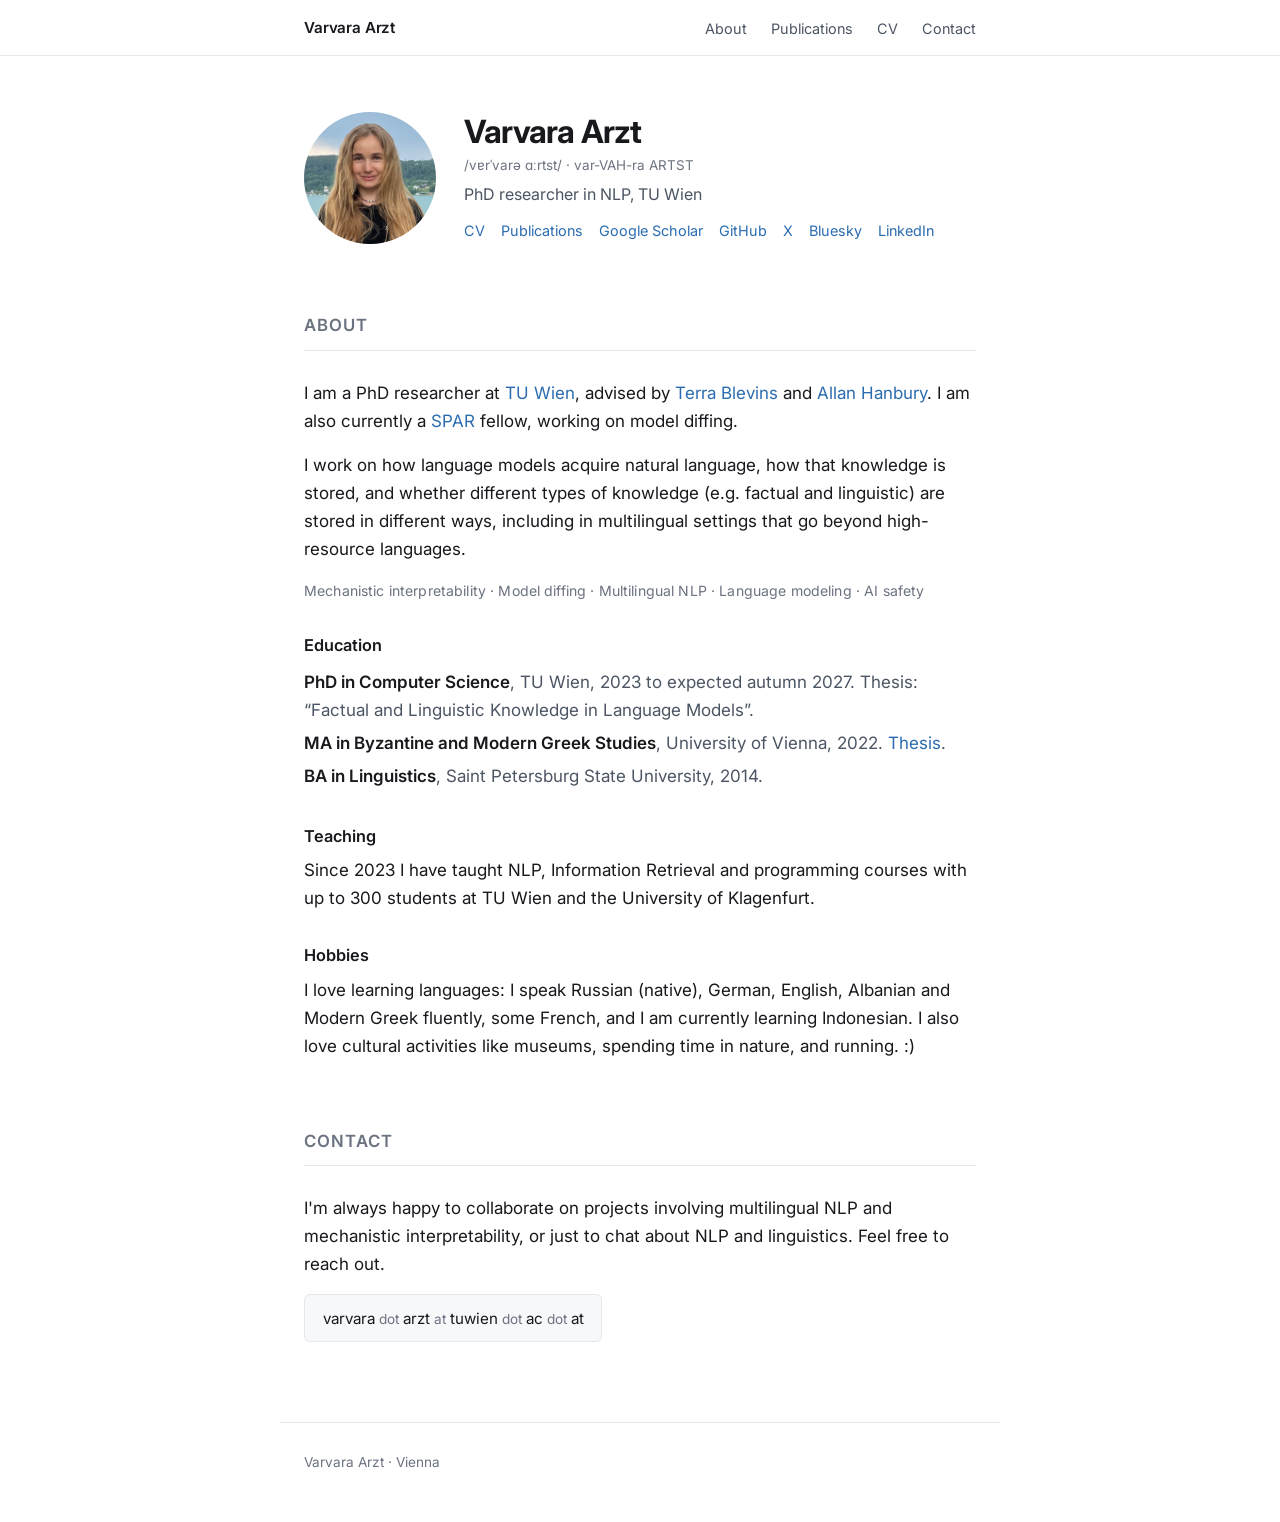
==== index.html @ 9f28020d "Reword hobbies" ====
<!DOCTYPE html>
<html lang="en">
<head>
    <meta charset="UTF-8">
    <meta name="viewport" content="width=device-width, initial-scale=1.0">
    <title>Varvara Arzt | NLP Researcher, TU Wien</title>
    <meta name="description" content="Varvara Arzt is a PhD researcher in NLP at TU Wien, working on interpretability, multilingual NLP, and what linguistic and factual knowledge language models acquire.">
    <link rel="canonical" href="https://kleines-gespenst.github.io/">
    <meta name="google-site-verification" content="dEF-ftuKEF8AjZyEVEGgG3qRauHtcxBvEJhqteSTk9I" />

    <meta property="og:type" content="website">
    <meta property="og:title" content="Varvara Arzt">
    <meta property="og:description" content="PhD researcher in NLP at TU Wien. LM interpretability, multilingual NLP, language modeling.">
    <meta property="og:url" content="https://kleines-gespenst.github.io/">
    <meta property="og:image" content="https://kleines-gespenst.github.io/photo.jpg">
    <meta name="twitter:card" content="summary">
    <meta name="twitter:creator" content="@wienergespenst">

    <link rel="icon" href="data:image/svg+xml,<svg xmlns='http://www.w3.org/2000/svg' viewBox='0 0 64 64'><rect width='64' height='64' rx='12' fill='%231a1a1a'/><text x='32' y='44' font-family='Helvetica,Arial' font-size='32' font-weight='600' fill='%23fff' text-anchor='middle'>VA</text></svg>">


    <script type="application/ld+json">
    {
      "@context": "https://schema.org",
      "@type": "Person",
      "name": "Varvara Arzt",
      "alternateName": "V. A. Diveeva",
      "url": "https://kleines-gespenst.github.io/",
      "image": "https://kleines-gespenst.github.io/photo.jpg",
      "jobTitle": "PhD Researcher in Natural Language Processing",
      "email": "mailto:varvara.arzt@tuwien.ac.at",
      "affiliation": {
        "@type": "CollegeOrUniversity",
        "name": "TU Wien",
        "url": "https://www.tuwien.at/"
      },
      "alumniOf": [
        { "@type": "CollegeOrUniversity", "name": "University of Vienna" },
        { "@type": "CollegeOrUniversity", "name": "Saint Petersburg State University" }
      ],
      "knowsAbout": [
        "Mechanistic interpretability",
        "Natural language processing",
        "Multilingual NLP",
        "Language models",
        "AI safety",
        "Relation extraction",
        "Linguistic typology"
      ],
      "sameAs": [
        "https://informatics.tuwien.ac.at/people/varvara-arzt",
        "https://scholar.google.com/citations?user=aXPj-NMAAAAJ&hl=en",
        "https://github.com/kleines-gespenst",
        "https://www.linkedin.com/in/varvara-arzt-b35b6140",
        "https://x.com/wienergespenst",
        "https://bsky.app/profile/kleines-gespenst.bsky.social",
        "https://huggingface.co/kleines-gespenst",
        "https://uniklu.academia.edu/VarvaraArzt",
        "https://aclanthology.org/people/varvara-arzt/"
      ]
    }
    </script>

    <link rel="preconnect" href="https://fonts.googleapis.com">
    <link rel="preconnect" href="https://fonts.gstatic.com" crossorigin>
    <link href="https://fonts.googleapis.com/css2?family=Inter:wght@400;500;600;700&display=swap" rel="stylesheet">
    <link rel="stylesheet" href="style.css">
</head>
<body>
    <nav>
        <div class="nav-container">
            <a class="nav-name" href="#top">Varvara Arzt</a>
            <ul>
                <li><a href="#about">About</a></li>
                <li><a href="publications.html">Publications</a></li>
                <li><a href="cv.pdf" target="_blank">CV</a></li>
                <li><a href="#contact">Contact</a></li>
            </ul>
        </div>
    </nav>

    <header id="top" class="masthead">
        <div class="masthead-row">
            <img class="portrait" src="photo.jpg" alt="Varvara Arzt" width="560" height="560">
            <div class="identity">
                <h1>Varvara Arzt</h1>
                <p class="pronunciation"><span lang="en-fonipa">/vɐrˈvarə ɑːrtst/</span> &middot; var-VAH-ra ARTST</p>
                <p class="affiliation">PhD researcher in NLP, TU Wien</p>
                <p class="profile-links">
                    <a href="cv.pdf" target="_blank">CV</a>
                    <a href="publications.html">Publications</a>
                    <a href="https://scholar.google.com/citations?user=aXPj-NMAAAAJ&hl" target="_blank">Google Scholar</a>
                    <a href="https://github.com/kleines-gespenst" target="_blank">GitHub</a>
                    <a href="https://x.com/wienergespenst" target="_blank">X</a>
                    <a href="https://bsky.app/profile/kleines-gespenst.bsky.social" target="_blank">Bluesky</a>
                    <a href="https://www.linkedin.com/in/varvara-arzt-b35b6140" target="_blank">LinkedIn</a>
                </p>
            </div>
        </div>
    </header>

    <main>
    <section id="about">
        <h2>About</h2>

        <p>I am a PhD researcher at <a href="https://informatics.tuwien.ac.at/people/varvara-arzt" target="_blank">TU Wien</a>, advised by <a href="https://blvns.github.io" target="_blank">Terra Blevins</a> and <a href="https://informatics.tuwien.ac.at/people/allan-hanbury" target="_blank">Allan Hanbury</a>. I am also currently a <a href="https://sparai.org" target="_blank">SPAR</a> fellow, working on model diffing.</p>
        <p>I work on how language models acquire natural language, how that knowledge is stored, and whether different types of knowledge (e.g. factual and linguistic) are stored in different ways, including in multilingual settings that go beyond high-resource languages.</p>
        <p class="interests">Mechanistic interpretability &middot; Model diffing &middot; Multilingual NLP &middot; Language modeling &middot; AI safety</p>

        <h3>Education</h3>
        <ul class="plain-list">
            <li><strong>PhD in Computer Science</strong>, TU Wien, 2023 to expected autumn 2027. Thesis: &ldquo;Factual and Linguistic Knowledge in Language Models&rdquo;.</li>
            <li><strong>MA in Byzantine and Modern Greek Studies</strong>, University of Vienna, 2022. <a href="https://utheses.univie.ac.at/detail/62589/" target="_blank">Thesis</a>.</li>
            <li><strong>BA in Linguistics</strong>, Saint Petersburg State University, 2014.</li>
        </ul>

        <h3>Teaching</h3>
        <p>Since 2023 I have taught NLP, Information Retrieval and programming courses with up to 300 students at TU Wien and the University of Klagenfurt.</p>

        <h3>Hobbies</h3>
        <p>I love learning languages: I speak Russian (native), German, English, Albanian and Modern Greek fluently, some French, and I am currently learning Indonesian. I also love cultural activities like museums, spending time in nature, and running. :)</p>

    </section>

    <section id="contact">
        <h2>Contact</h2>
        <p>I'm always happy to collaborate on projects involving multilingual NLP and mechanistic interpretability, or just to chat about NLP and linguistics. Feel free to reach out.</p>
        <p class="email-text">varvara <span class="dot">dot</span> arzt <span class="at">at</span> tuwien <span class="dot">dot</span> ac <span class="dot">dot</span> at</p>
    </section>
    </main>

    <footer>
        <p>Varvara Arzt &middot; Vienna</p>
    </footer>

    <script src="script.js"></script>
</body>
</html>
---- style.css ----
*, *::before, *::after {
    margin: 0;
    padding: 0;
    box-sizing: border-box;
}

:root {
    --text: #17191c;
    --text-mid: #4b5563;
    --text-light: #6b7280;
    --bg: #ffffff;
    --bg-soft: #f7f8f9;
    --border: #e5e7eb;
    --accent: #2b6cb0;
    --accent-hover: #1d4e82;
}

html {
    scroll-behavior: smooth;
}

body {
    font-family: 'Inter', -apple-system, BlinkMacSystemFont, 'Segoe UI', Helvetica, Arial, sans-serif;
    font-size: 17px;
    line-height: 1.65;
    color: var(--text);
    background: var(--bg);
    -webkit-font-smoothing: antialiased;
}

a {
    color: var(--accent);
    text-decoration: none;
}

a:hover {
    color: var(--accent-hover);
    text-decoration: underline;
}

strong {
    font-weight: 600;
}

/* Navigation */
nav {
    position: sticky;
    top: 0;
    z-index: 100;
    background: rgba(255, 255, 255, 0.9);
    backdrop-filter: saturate(180%) blur(8px);
    border-bottom: 1px solid var(--border);
}

.nav-container {
    max-width: 720px;
    margin: 0 auto;
    padding: 0.85rem 1.5rem;
    display: flex;
    justify-content: space-between;
    align-items: center;
    gap: 1rem;
}

.nav-name {
    font-weight: 600;
    font-size: 0.95rem;
    color: var(--text);
    letter-spacing: -0.01em;
}

.nav-name:hover {
    text-decoration: none;
    color: var(--accent);
}

nav ul {
    display: flex;
    list-style: none;
    gap: 1.5rem;
}

nav ul a {
    font-size: 0.9rem;
    color: var(--text-mid);
}

nav ul a:hover,
nav ul a.active {
    color: var(--text);
    text-decoration: none;
}

/* Masthead */
.masthead {
    max-width: 720px;
    margin: 0 auto;
    padding: 3.5rem 1.5rem 1rem;
}

.masthead-row {
    display: flex;
    align-items: center;
    gap: 1.75rem;
}

.portrait {
    width: 132px;
    height: 132px;
    flex-shrink: 0;
    object-fit: cover;
    border-radius: 50%;
}

.identity h1 {
    font-size: 2rem;
    font-weight: 700;
    letter-spacing: -0.025em;
    line-height: 1.15;
}

.pronunciation {
    margin-top: 0.25rem;
    font-size: 0.84rem;
    color: var(--text-light);
}

.affiliation {
    margin-top: 0.3rem;
    color: var(--text-mid);
    font-size: 1rem;
}

.profile-links {
    margin-top: 0.7rem;
    display: flex;
    flex-wrap: wrap;
    gap: 0.4rem 1rem;
    font-size: 0.9rem;
}

.lede {
    margin-top: 2rem;
    font-size: 1.08rem;
    color: var(--text);
}

/* Sections */
main {
    max-width: 720px;
    margin: 0 auto;
    padding: 0 1.5rem;
}

section {
    padding: 3.25rem 0 0;
}

section h2 {
    font-size: 1.05rem;
    font-weight: 600;
    letter-spacing: 0.06em;
    text-transform: uppercase;
    color: var(--text-light);
    padding-bottom: 0.6rem;
    border-bottom: 1px solid var(--border);
    margin-bottom: 1.75rem;
}

section h3 {
    font-size: 1.02rem;
    font-weight: 600;
    margin-top: 1.9rem;
    margin-bottom: 0.4rem;
}

section p {
    margin-bottom: 1rem;
}

.plain-list {
    list-style: none;
    margin-bottom: 1rem;
}

.plain-list li {
    padding: 0.15rem 0;
    color: var(--text-mid);
}

.plain-list li strong {
    color: var(--text);
}

/* Research interests strip */
.interests {
    margin-top: 0.9rem;
    font-size: 0.88rem;
    color: var(--text-light);
    letter-spacing: 0.01em;
}

/* Publications */
h3.group {
    font-size: 0.82rem;
    font-weight: 600;
    letter-spacing: 0.05em;
    text-transform: uppercase;
    color: var(--text-light);
    margin-top: 2.4rem;
    margin-bottom: 1.1rem;
}

h3.group:first-of-type {
    margin-top: 0;
}

.group-note {
    font-size: 0.88rem;
    color: var(--text-light);
    margin-top: -0.7rem;
    margin-bottom: 1.1rem;
}

/* Definition lists for education and positions */
.cv-list {
    margin-bottom: 1rem;
}

.cv-list dt {
    font-weight: 600;
    margin-top: 0.9rem;
    display: flex;
    justify-content: space-between;
    align-items: baseline;
    gap: 1rem;
    flex-wrap: wrap;
}

.cv-list dt:first-child {
    margin-top: 0;
}

.cv-list dt .when {
    font-weight: 400;
    font-size: 0.86rem;
    color: var(--text-light);
    white-space: nowrap;
}

.cv-list dd {
    color: var(--text-mid);
    font-size: 0.95rem;
}

.publication-item {
    padding: 0 0 1.85rem;
    margin-bottom: 1.85rem;
    border-bottom: 1px solid var(--border);
}

.publication-item:last-child {
    border-bottom: none;
    margin-bottom: 0;
}

.publication-item h4 {
    font-size: 1.06rem;
    font-weight: 600;
    line-height: 1.45;
    margin: 0 0 0.4rem;
}

.publication-item .badge-row {
    margin: 0 0 0.5rem;
    line-height: 1;
}

.publication-item .badge {
    display: inline-block;
    font-size: 0.7rem;
    font-weight: 600;
    letter-spacing: 0.06em;
    text-transform: uppercase;
    color: var(--accent);
    background: #eaf1f9;
    border: 1px solid #d3e2f2;
    border-radius: 999px;
    padding: 0.22rem 0.6rem;
    white-space: nowrap;
}

.publication-item .authors {
    font-size: 0.94rem;
    color: var(--text-mid);
    margin-bottom: 0.2rem;
}

.publication-item .authors .me {
    font-weight: 600;
    color: var(--text);
}

.publication-item .authors .note {
    color: var(--text-light);
    font-size: 0.88rem;
}

.publication-item .venue {
    font-size: 0.88rem;
    color: var(--text-light);
    margin-bottom: 0.7rem;
}

.publication-item .venue em {
    font-style: italic;
}

.publication-item .finding {
    font-size: 0.96rem;
    color: var(--text-mid);
    border-left: 2px solid var(--border);
    padding-left: 0.9rem;
    margin-bottom: 0.7rem;
}

.publication-links {
    display: flex;
    flex-wrap: wrap;
    gap: 1.1rem;
    font-size: 0.9rem;
    font-weight: 500;
    margin-bottom: 0;
}

/* Contact */
.email-text {
    display: inline-block;
    padding: 0.65rem 1.1rem;
    background: var(--bg-soft);
    border: 1px solid var(--border);
    border-radius: 6px;
    font-size: 0.95rem;
    color: var(--text);
}

.email-text .dot,
.email-text .at {
    color: var(--text-light);
    font-size: 0.85rem;
}

/* Footer */
footer {
    max-width: 720px;
    margin: 4rem auto 0;
    padding: 1.75rem 1.5rem 3rem;
    border-top: 1px solid var(--border);
    color: var(--text-light);
    font-size: 0.85rem;
}

/* Responsive */
@media (max-width: 640px) {
    body {
        font-size: 16px;
    }

    .nav-container {
        gap: 0.75rem;
    }

    nav ul {
        gap: 1rem;
    }

    .masthead {
        padding-top: 2.5rem;
    }

    .masthead-row {
        flex-direction: column;
        align-items: flex-start;
        gap: 1.1rem;
    }

    .portrait {
        width: 108px;
        height: 108px;
    }

    .identity h1 {
        font-size: 1.7rem;
    }
}
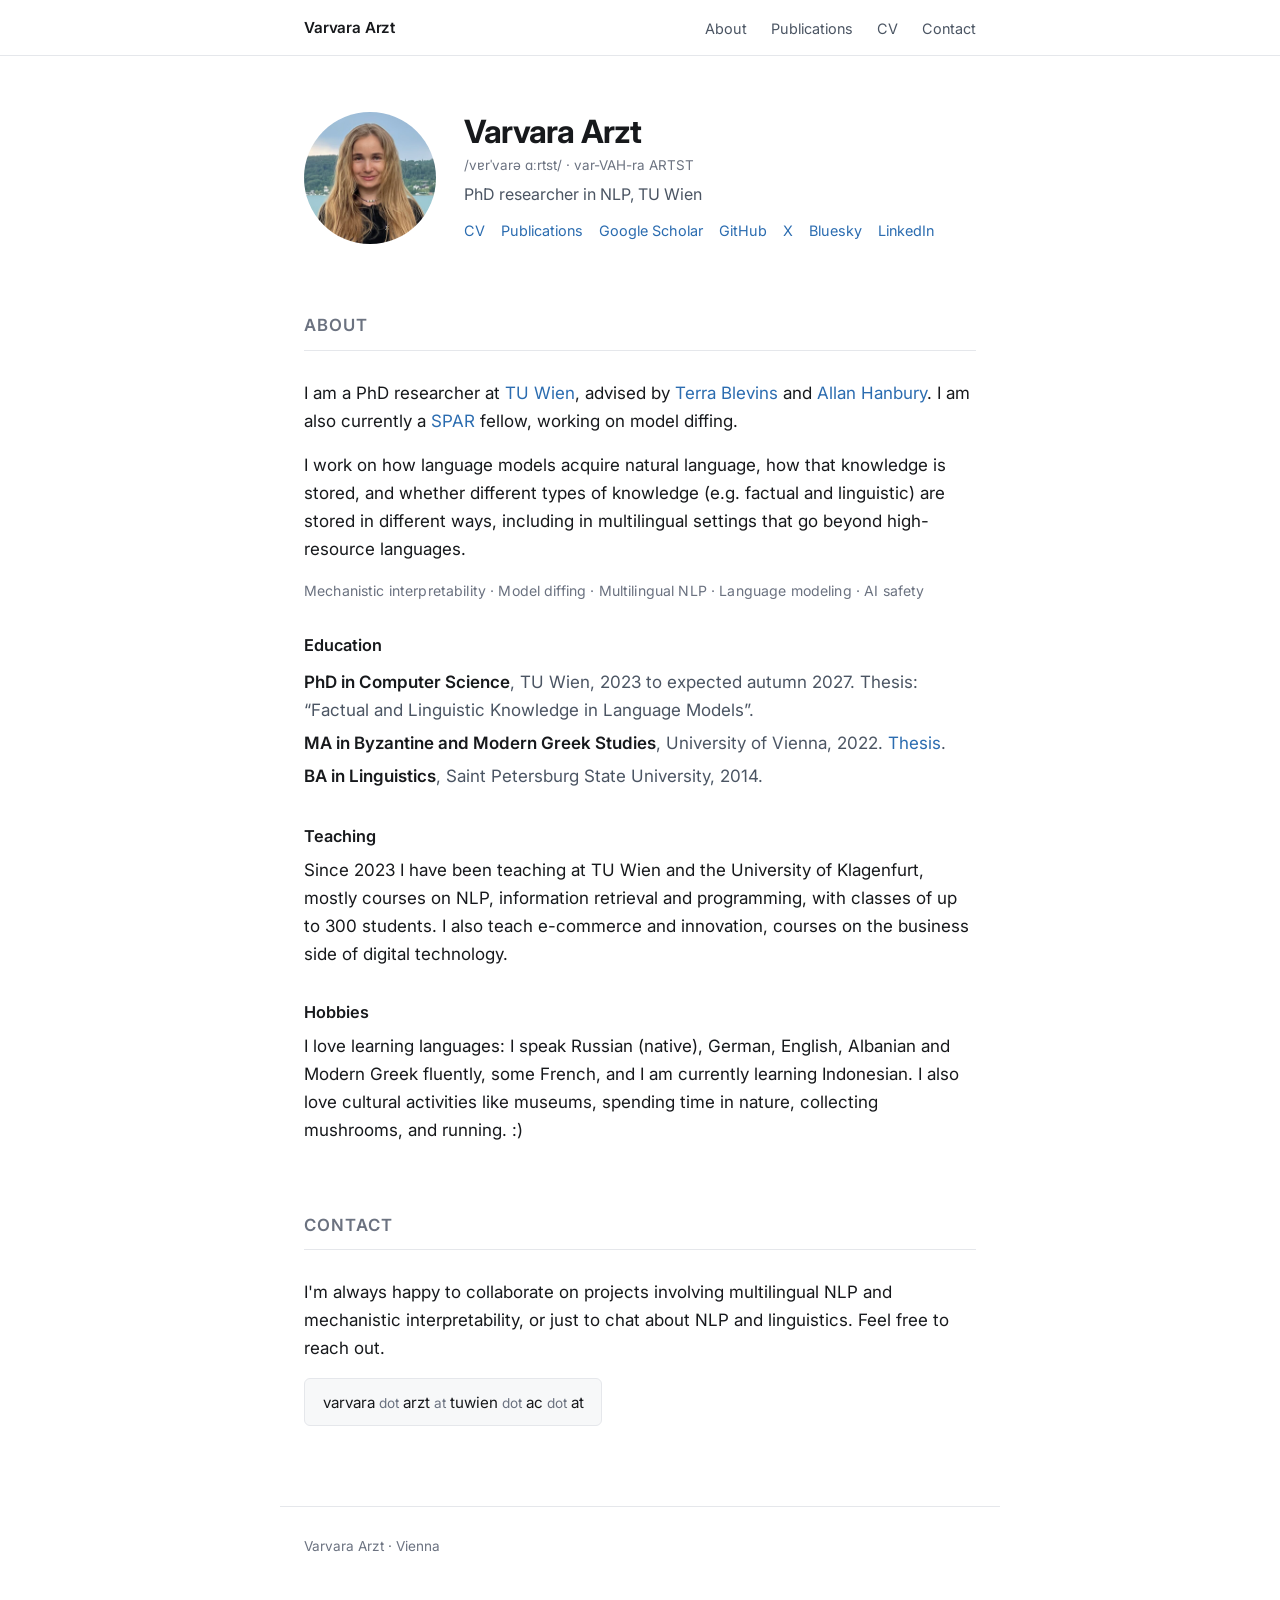
==== commit 32c0c251: "Reword Teaching, add e-commerce and innovation; add mushrooms to hobbies" ====
--- a/index.html
+++ b/index.html
@@ -115,10 +115,10 @@
         </ul>
 
         <h3>Teaching</h3>
-        <p>Since 2023 I have taught NLP, Information Retrieval and programming courses with up to 300 students at TU Wien and the University of Klagenfurt.</p>
+        <p>Since 2023 I have been teaching at TU Wien and the University of Klagenfurt, mostly courses on NLP, information retrieval and programming, with classes of up to 300 students. I also teach e-commerce and innovation, courses on the business side of digital technology.</p>
 
         <h3>Hobbies</h3>
-        <p>I love learning languages: I speak Russian (native), German, English, Albanian and Modern Greek fluently, some French, and I am currently learning Indonesian. I also love cultural activities like museums, spending time in nature, and running. :)</p>
+        <p>I love learning languages: I speak Russian (native), German, English, Albanian and Modern Greek fluently, some French, and I am currently learning Indonesian. I also love cultural activities like museums, spending time in nature, collecting mushrooms, and running. :)</p>
 
     </section>
 
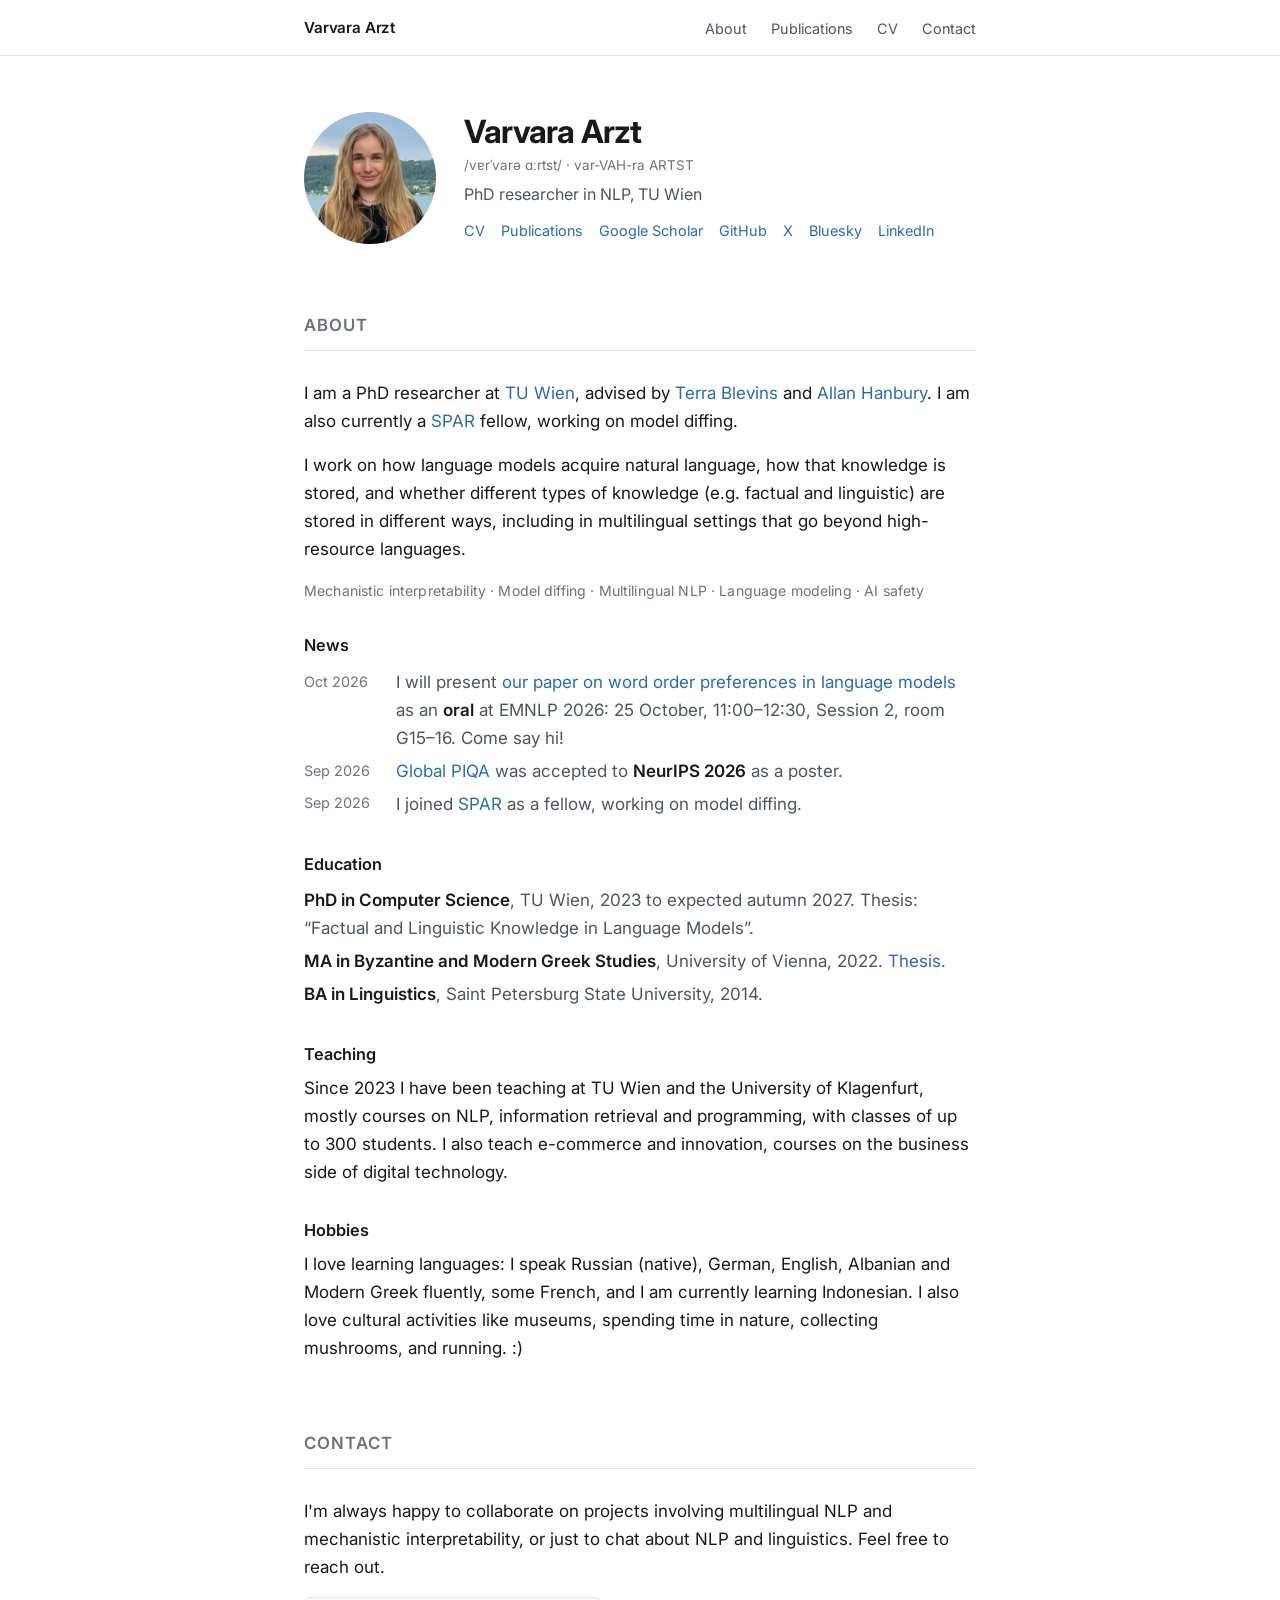
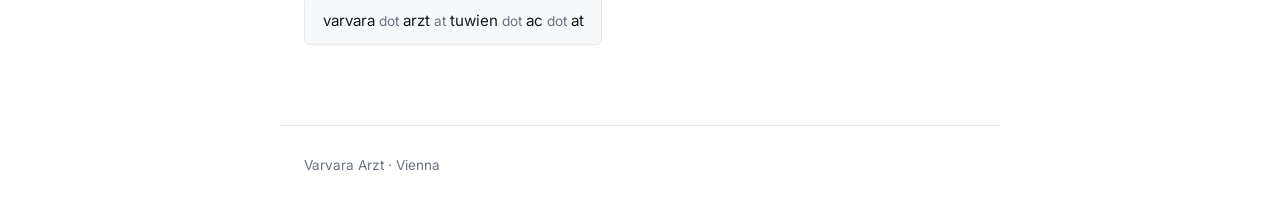
==== commit 395794eb: "Add News: EMNLP oral, Global PIQA at NeurIPS, SPAR fellowship" ====
--- a/index.html
+++ b/index.html
@@ -107,6 +107,13 @@
         <p>I work on how language models acquire natural language, how that knowledge is stored, and whether different types of knowledge (e.g. factual and linguistic) are stored in different ways, including in multilingual settings that go beyond high-resource languages.</p>
         <p class="interests">Mechanistic interpretability &middot; Model diffing &middot; Multilingual NLP &middot; Language modeling &middot; AI safety</p>
 
+        <h3>News</h3>
+        <ul class="plain-list news-list">
+            <li><span class="news-date">Oct 2026</span> <span>I will present <a href="https://arxiv.org/abs/2608.15129" target="_blank">our paper on word order preferences in language models</a> as an <strong>oral</strong> at EMNLP 2026: 25 October, 11:00&ndash;12:30, Session 2, room G15&ndash;16. Come say hi!</span></li>
+            <li><span class="news-date">Sep 2026</span> <span><a href="https://arxiv.org/abs/2510.24081" target="_blank">Global PIQA</a> was accepted to <strong>NeurIPS 2026</strong> as a poster.</span></li>
+            <li><span class="news-date">Sep 2026</span> <span>I joined <a href="https://sparai.org" target="_blank">SPAR</a> as a fellow, working on model diffing.</span></li>
+        </ul>
+
         <h3>Education</h3>
         <ul class="plain-list">
             <li><strong>PhD in Computer Science</strong>, TU Wien, 2023 to expected autumn 2027. Thesis: &ldquo;Factual and Linguistic Knowledge in Language Models&rdquo;.</li>
--- a/style.css
+++ b/style.css
@@ -192,6 +192,25 @@
     color: var(--text);
 }
 
+.news-list li {
+    display: flex;
+    gap: 1rem;
+}
+
+.news-date {
+    flex: 0 0 4.75rem;
+    color: var(--text-light);
+    font-size: 0.9rem;
+    padding-top: 0.1rem;
+}
+
+@media (max-width: 640px) {
+    .news-list li {
+        flex-direction: column;
+        gap: 0;
+    }
+}
+
 /* Research interests strip */
 .interests {
     margin-top: 0.9rem;
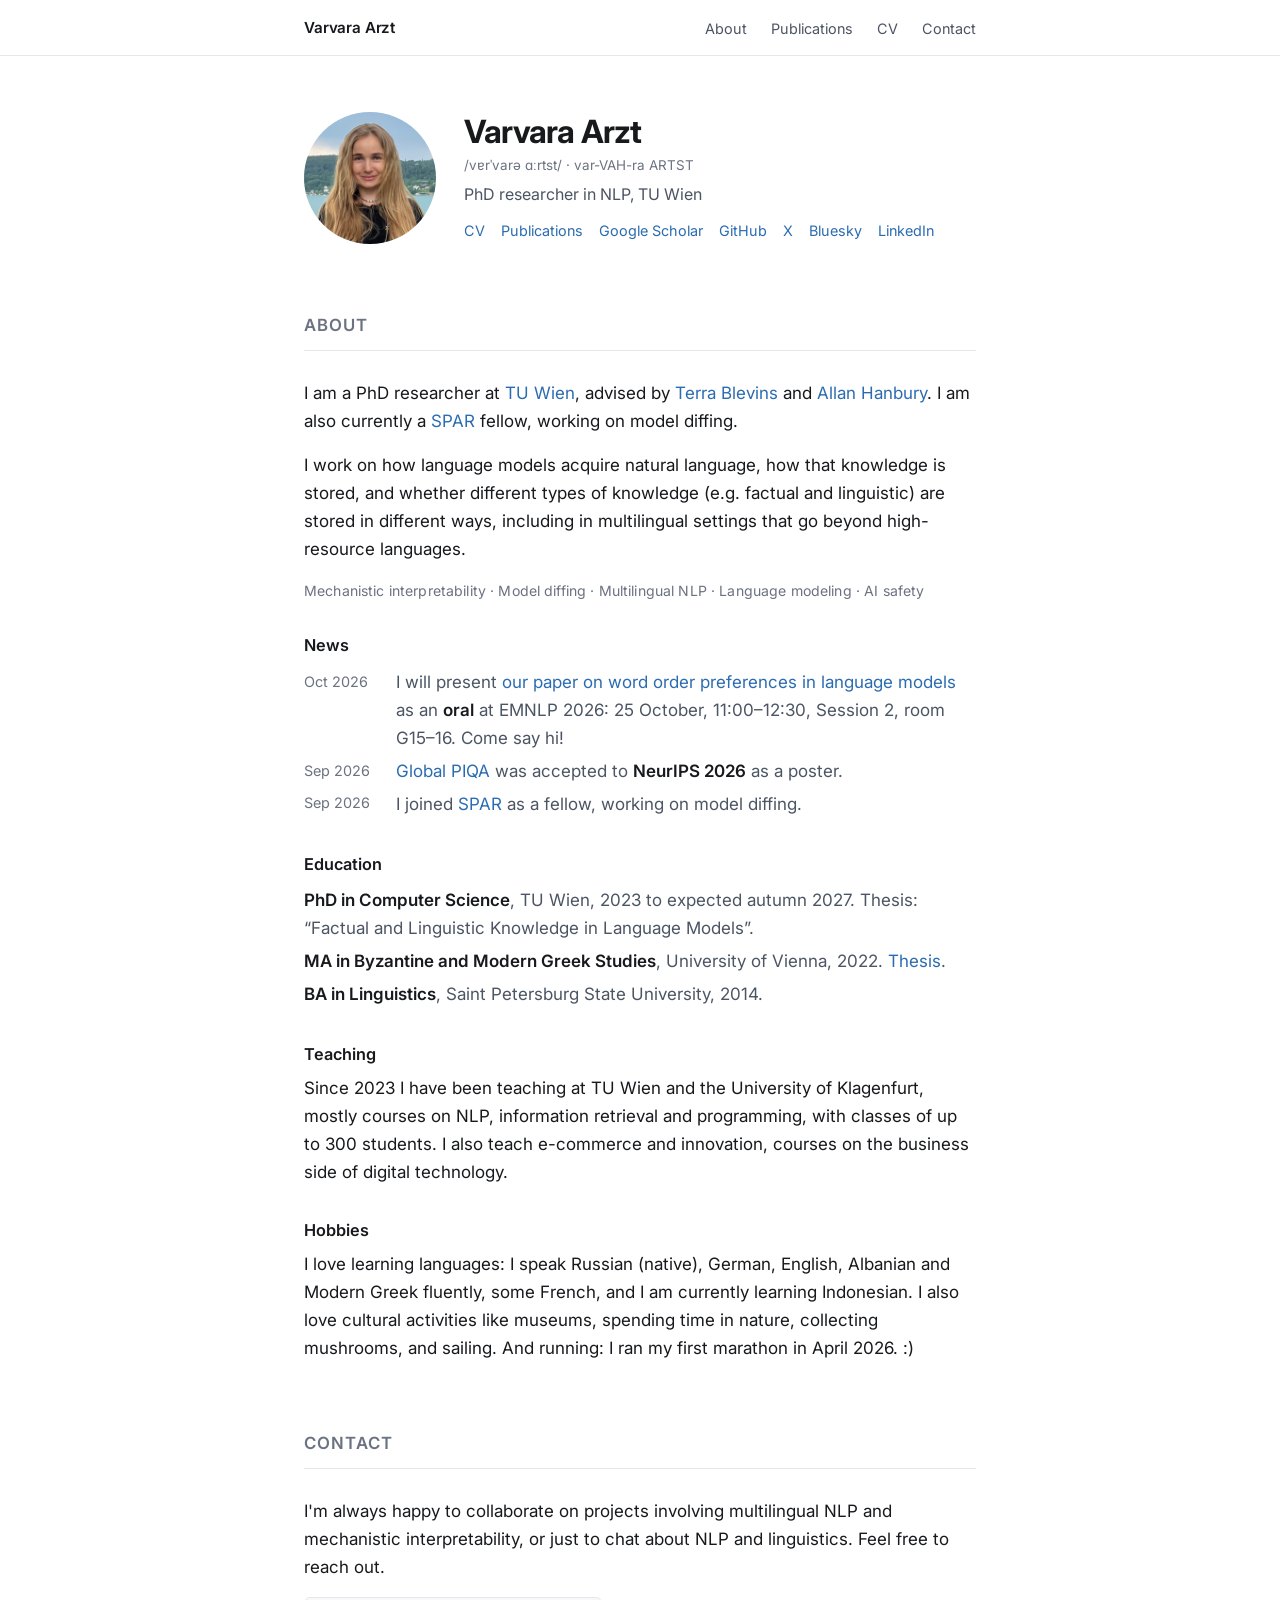
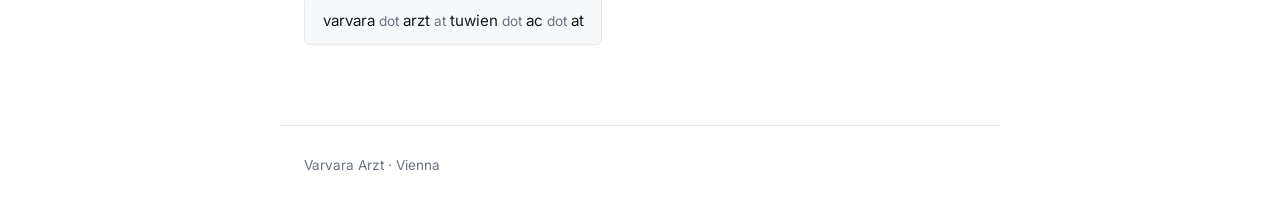
==== commit f15505e3: "Add sailing and first marathon to hobbies" ====
--- a/index.html
+++ b/index.html
@@ -109,7 +109,7 @@
 
         <h3>News</h3>
         <ul class="plain-list news-list">
-            <li><span class="news-date">Oct 2026</span> <span>I will present <a href="https://arxiv.org/abs/2608.15129" target="_blank">our paper on word order preferences in language models</a> as an <strong>oral</strong> at EMNLP 2026: 25 October, 11:00&ndash;12:30, Session 2, room G15&ndash;16. Come say hi!</span></li>
+            <li><span class="news-date">Oct 2026</span> <span>I will present <a href="word-order.html">our paper on word order preferences in language models</a> as an <strong>oral</strong> at EMNLP 2026: 25 October, 11:00&ndash;12:30, Session 2, room G15&ndash;16. Come say hi!</span></li>
             <li><span class="news-date">Sep 2026</span> <span><a href="https://arxiv.org/abs/2510.24081" target="_blank">Global PIQA</a> was accepted to <strong>NeurIPS 2026</strong> as a poster.</span></li>
             <li><span class="news-date">Sep 2026</span> <span>I joined <a href="https://sparai.org" target="_blank">SPAR</a> as a fellow, working on model diffing.</span></li>
         </ul>
@@ -125,7 +125,7 @@
         <p>Since 2023 I have been teaching at TU Wien and the University of Klagenfurt, mostly courses on NLP, information retrieval and programming, with classes of up to 300 students. I also teach e-commerce and innovation, courses on the business side of digital technology.</p>
 
         <h3>Hobbies</h3>
-        <p>I love learning languages: I speak Russian (native), German, English, Albanian and Modern Greek fluently, some French, and I am currently learning Indonesian. I also love cultural activities like museums, spending time in nature, collecting mushrooms, and running. :)</p>
+        <p>I love learning languages: I speak Russian (native), German, English, Albanian and Modern Greek fluently, some French, and I am currently learning Indonesian. I also love cultural activities like museums, spending time in nature, collecting mushrooms, and sailing. And running: I ran my first marathon in April 2026. :)</p>
 
     </section>
 
--- a/style.css
+++ b/style.css
@@ -412,3 +412,194 @@
         font-size: 1.7rem;
     }
 }
+
+
+/* Project page */
+.project-head {
+    padding-top: 3rem;
+}
+
+.project-venue {
+    font-size: 0.8rem;
+    font-weight: 600;
+    letter-spacing: 0.08em;
+    text-transform: uppercase;
+    color: var(--accent);
+}
+
+.project-head h1 {
+    margin-top: 0.5rem;
+    font-size: 1.9rem;
+    font-weight: 700;
+    letter-spacing: -0.02em;
+    line-height: 1.2;
+}
+
+.project-subtitle {
+    margin-top: 0.4rem;
+    font-size: 1.15rem;
+    color: var(--text-mid);
+}
+
+.project-authors {
+    margin-top: 1.1rem;
+    font-size: 0.98rem;
+}
+
+.project-affil {
+    font-size: 0.9rem;
+    color: var(--text-light);
+}
+
+.project-buttons {
+    margin-top: 1.2rem;
+    display: flex;
+    flex-wrap: wrap;
+    gap: 0.6rem;
+}
+
+.button {
+    display: inline-block;
+    padding: 0.4rem 1rem;
+    border: 1px solid var(--border);
+    border-radius: 6px;
+    background: var(--bg-soft);
+    color: var(--text);
+    font-size: 0.92rem;
+    font-weight: 500;
+}
+
+.button:hover {
+    border-color: var(--accent);
+    color: var(--accent);
+    text-decoration: none;
+}
+
+.project-talk {
+    margin-top: 1rem;
+    font-size: 0.9rem;
+    color: var(--text-mid);
+}
+
+.result {
+    margin: 0 0 2.75rem;
+}
+
+.result-step {
+    font-size: 0.82rem;
+    font-weight: 600;
+    letter-spacing: 0.05em;
+    text-transform: uppercase;
+    color: var(--text-light);
+    margin-bottom: 0.75rem;
+}
+
+.result img {
+    display: block;
+    width: 100%;
+    height: auto;
+}
+
+.figure-pair {
+    display: grid;
+    grid-template-columns: 1fr 1fr;
+    gap: 1.25rem;
+    align-items: start;
+    /* break out of the 720px text column so both panels stay legible */
+    width: min(1080px, calc(100vw - 3rem));
+    margin-left: 50%;
+    transform: translateX(-50%);
+}
+
+.result figcaption {
+    margin-top: 0.9rem;
+    font-size: 0.94rem;
+    color: var(--text-mid);
+}
+
+.result figcaption strong {
+    color: var(--text);
+}
+
+.takeaways {
+    padding-left: 1.3rem;
+}
+
+.takeaways li {
+    margin-bottom: 0.6rem;
+    color: var(--text-mid);
+}
+
+.takeaways li strong {
+    color: var(--text);
+}
+
+.project-note {
+    margin-top: 1.2rem;
+    padding: 1rem 1.2rem;
+    background: var(--bg-soft);
+    border: 1px solid var(--border);
+    border-radius: 6px;
+    font-size: 0.95rem;
+    color: var(--text-mid);
+}
+
+.bibtex {
+    position: relative;
+}
+
+.bibtex pre {
+    padding: 1rem 1.2rem;
+    background: var(--bg-soft);
+    border: 1px solid var(--border);
+    border-radius: 6px;
+    font-size: 0.8rem;
+    line-height: 1.5;
+    overflow-x: auto;
+}
+
+.copy-button {
+    position: absolute;
+    top: 0.6rem;
+    right: 0.6rem;
+    padding: 0.2rem 0.6rem;
+    border: 1px solid var(--border);
+    border-radius: 4px;
+    background: var(--bg);
+    color: var(--text-mid);
+    font: inherit;
+    font-size: 0.78rem;
+    cursor: pointer;
+}
+
+.copy-button:hover {
+    color: var(--accent);
+    border-color: var(--accent);
+}
+
+.publication-thumb {
+    display: block;
+    margin: 0.2rem 0 0.9rem;
+    max-width: 420px;
+}
+
+.publication-thumb img {
+    display: block;
+    width: 100%;
+    height: auto;
+    border: 1px solid var(--border);
+    border-radius: 6px;
+}
+
+@media (max-width: 640px) {
+    .project-head h1 {
+        font-size: 1.5rem;
+    }
+
+    .figure-pair {
+        grid-template-columns: 1fr;
+        width: 100%;
+        margin-left: 0;
+        transform: none;
+    }
+}
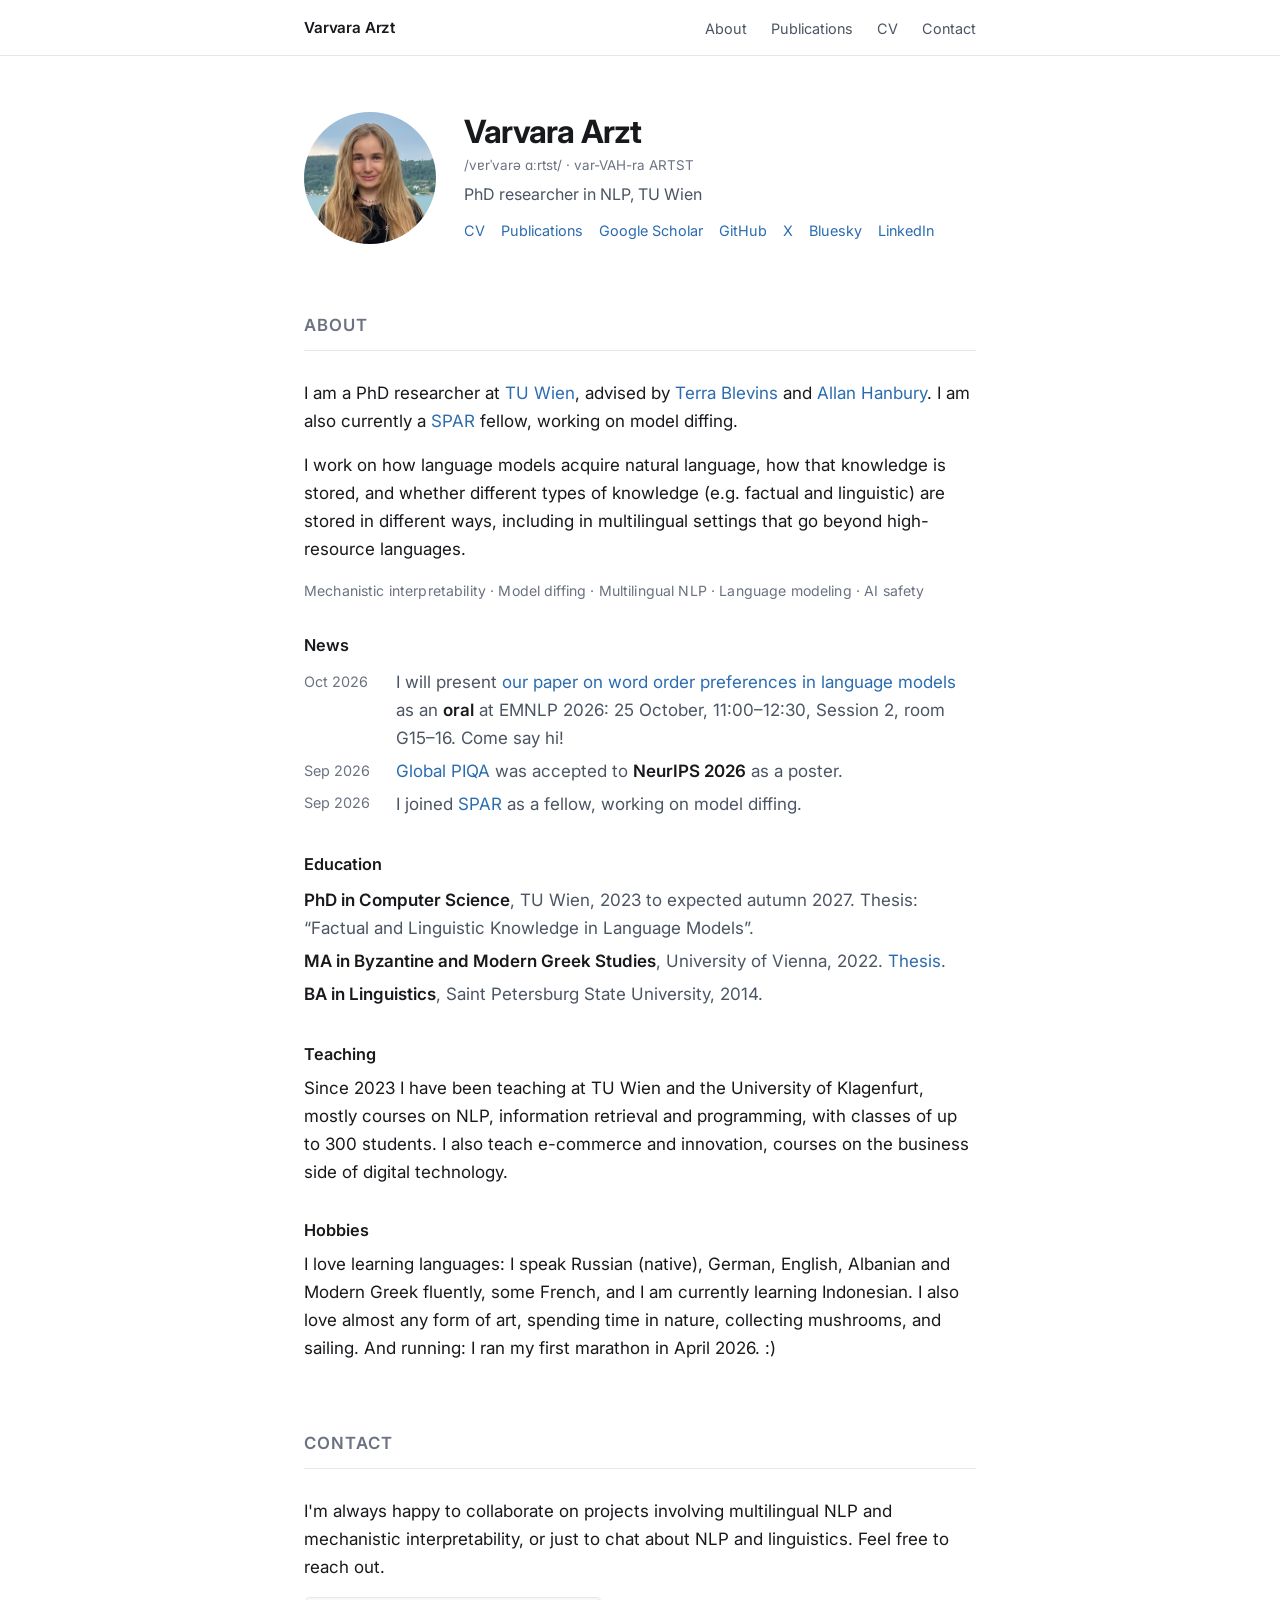
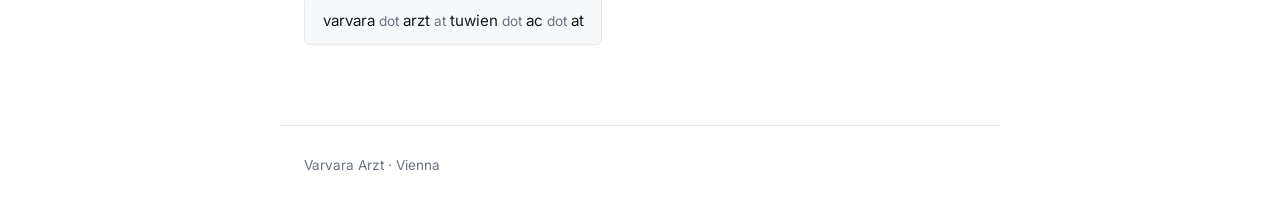
==== commit 909e0c79: "Hobbies: art instead of museums" ====
--- a/index.html
+++ b/index.html
@@ -125,7 +125,7 @@
         <p>Since 2023 I have been teaching at TU Wien and the University of Klagenfurt, mostly courses on NLP, information retrieval and programming, with classes of up to 300 students. I also teach e-commerce and innovation, courses on the business side of digital technology.</p>
 
         <h3>Hobbies</h3>
-        <p>I love learning languages: I speak Russian (native), German, English, Albanian and Modern Greek fluently, some French, and I am currently learning Indonesian. I also love cultural activities like museums, spending time in nature, collecting mushrooms, and sailing. And running: I ran my first marathon in April 2026. :)</p>
+        <p>I love learning languages: I speak Russian (native), German, English, Albanian and Modern Greek fluently, some French, and I am currently learning Indonesian. I also love almost any form of art, spending time in nature, collecting mushrooms, and sailing. And running: I ran my first marathon in April 2026. :)</p>
 
     </section>
 
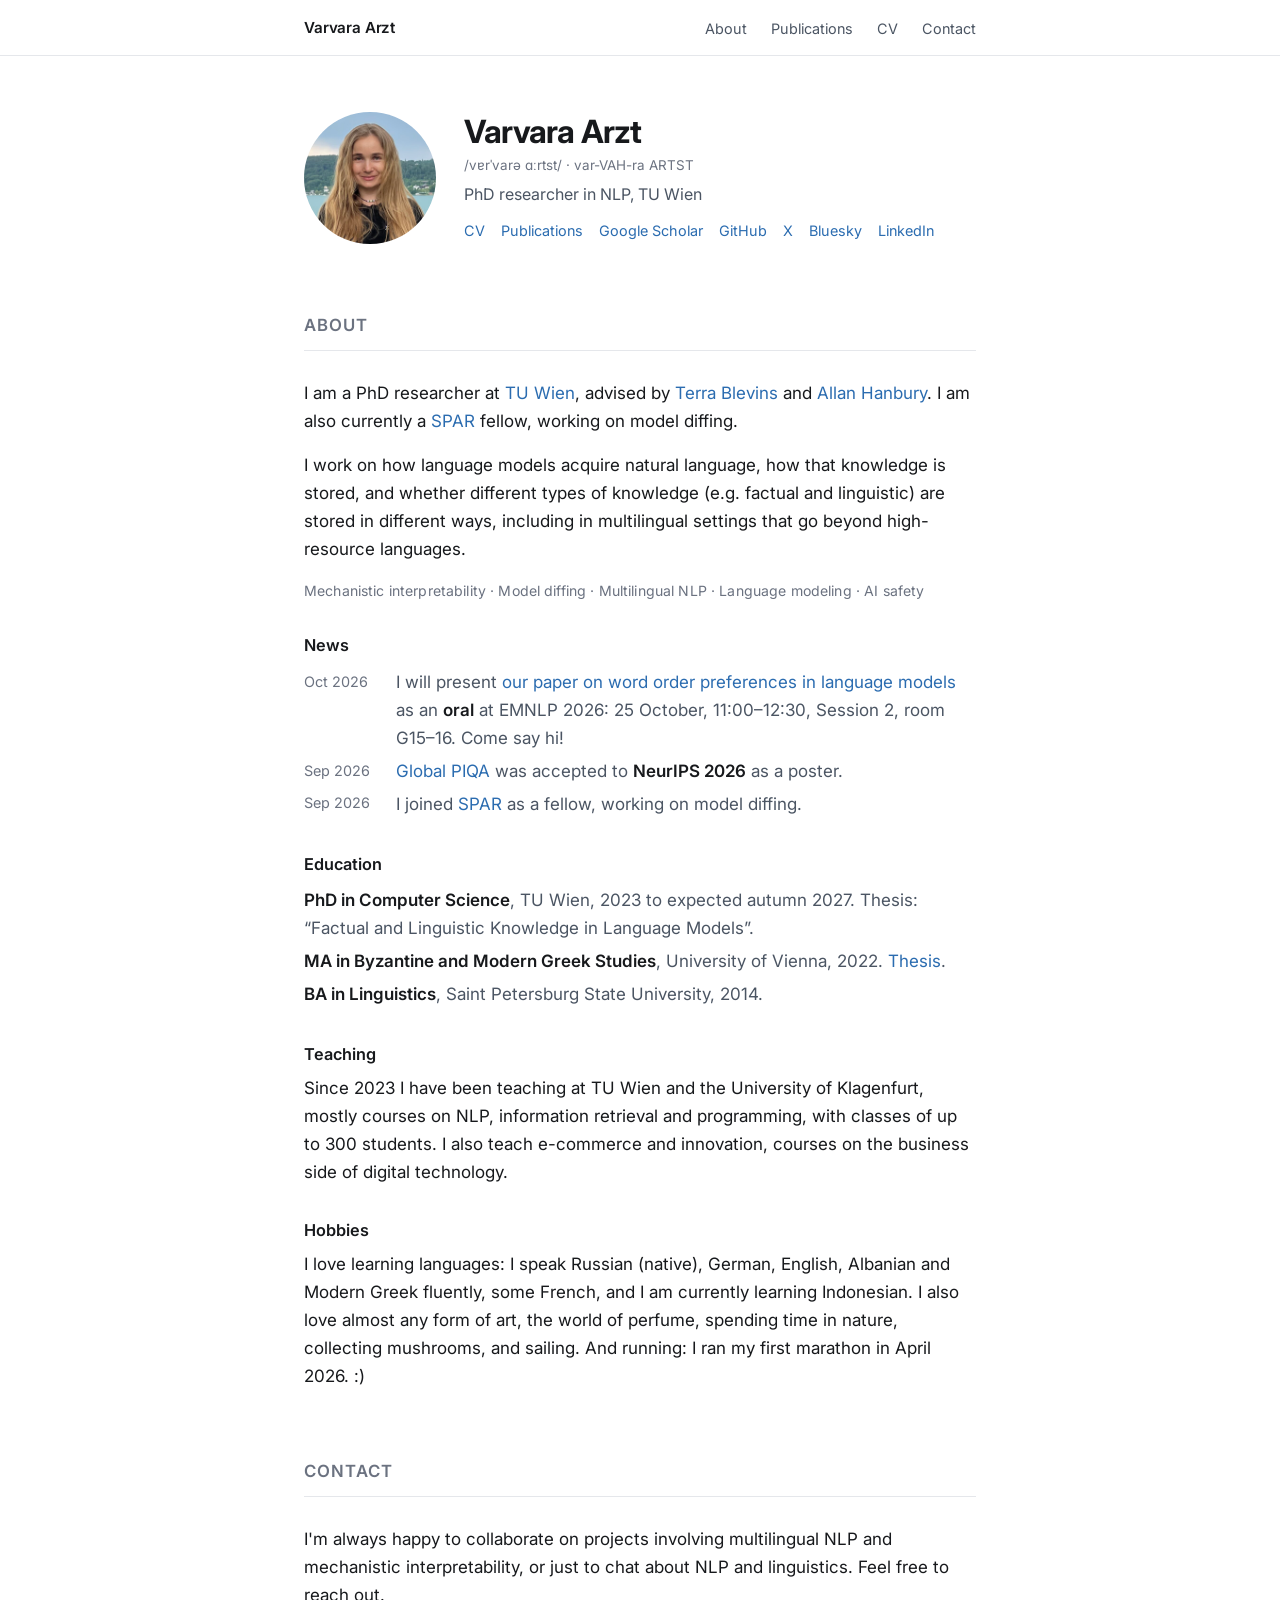
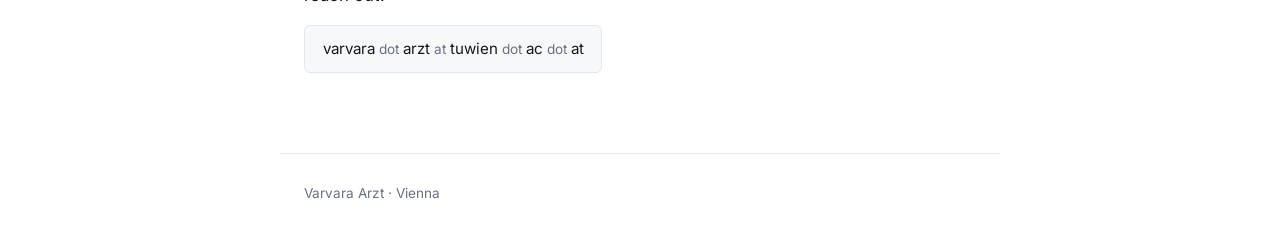
==== commit f00c5eaa: "Hobbies: add perfume" ====
--- a/index.html
+++ b/index.html
@@ -125,7 +125,7 @@
         <p>Since 2023 I have been teaching at TU Wien and the University of Klagenfurt, mostly courses on NLP, information retrieval and programming, with classes of up to 300 students. I also teach e-commerce and innovation, courses on the business side of digital technology.</p>
 
         <h3>Hobbies</h3>
-        <p>I love learning languages: I speak Russian (native), German, English, Albanian and Modern Greek fluently, some French, and I am currently learning Indonesian. I also love almost any form of art, spending time in nature, collecting mushrooms, and sailing. And running: I ran my first marathon in April 2026. :)</p>
+        <p>I love learning languages: I speak Russian (native), German, English, Albanian and Modern Greek fluently, some French, and I am currently learning Indonesian. I also love almost any form of art, the world of perfume, spending time in nature, collecting mushrooms, and sailing. And running: I ran my first marathon in April 2026. :)</p>
 
     </section>
 
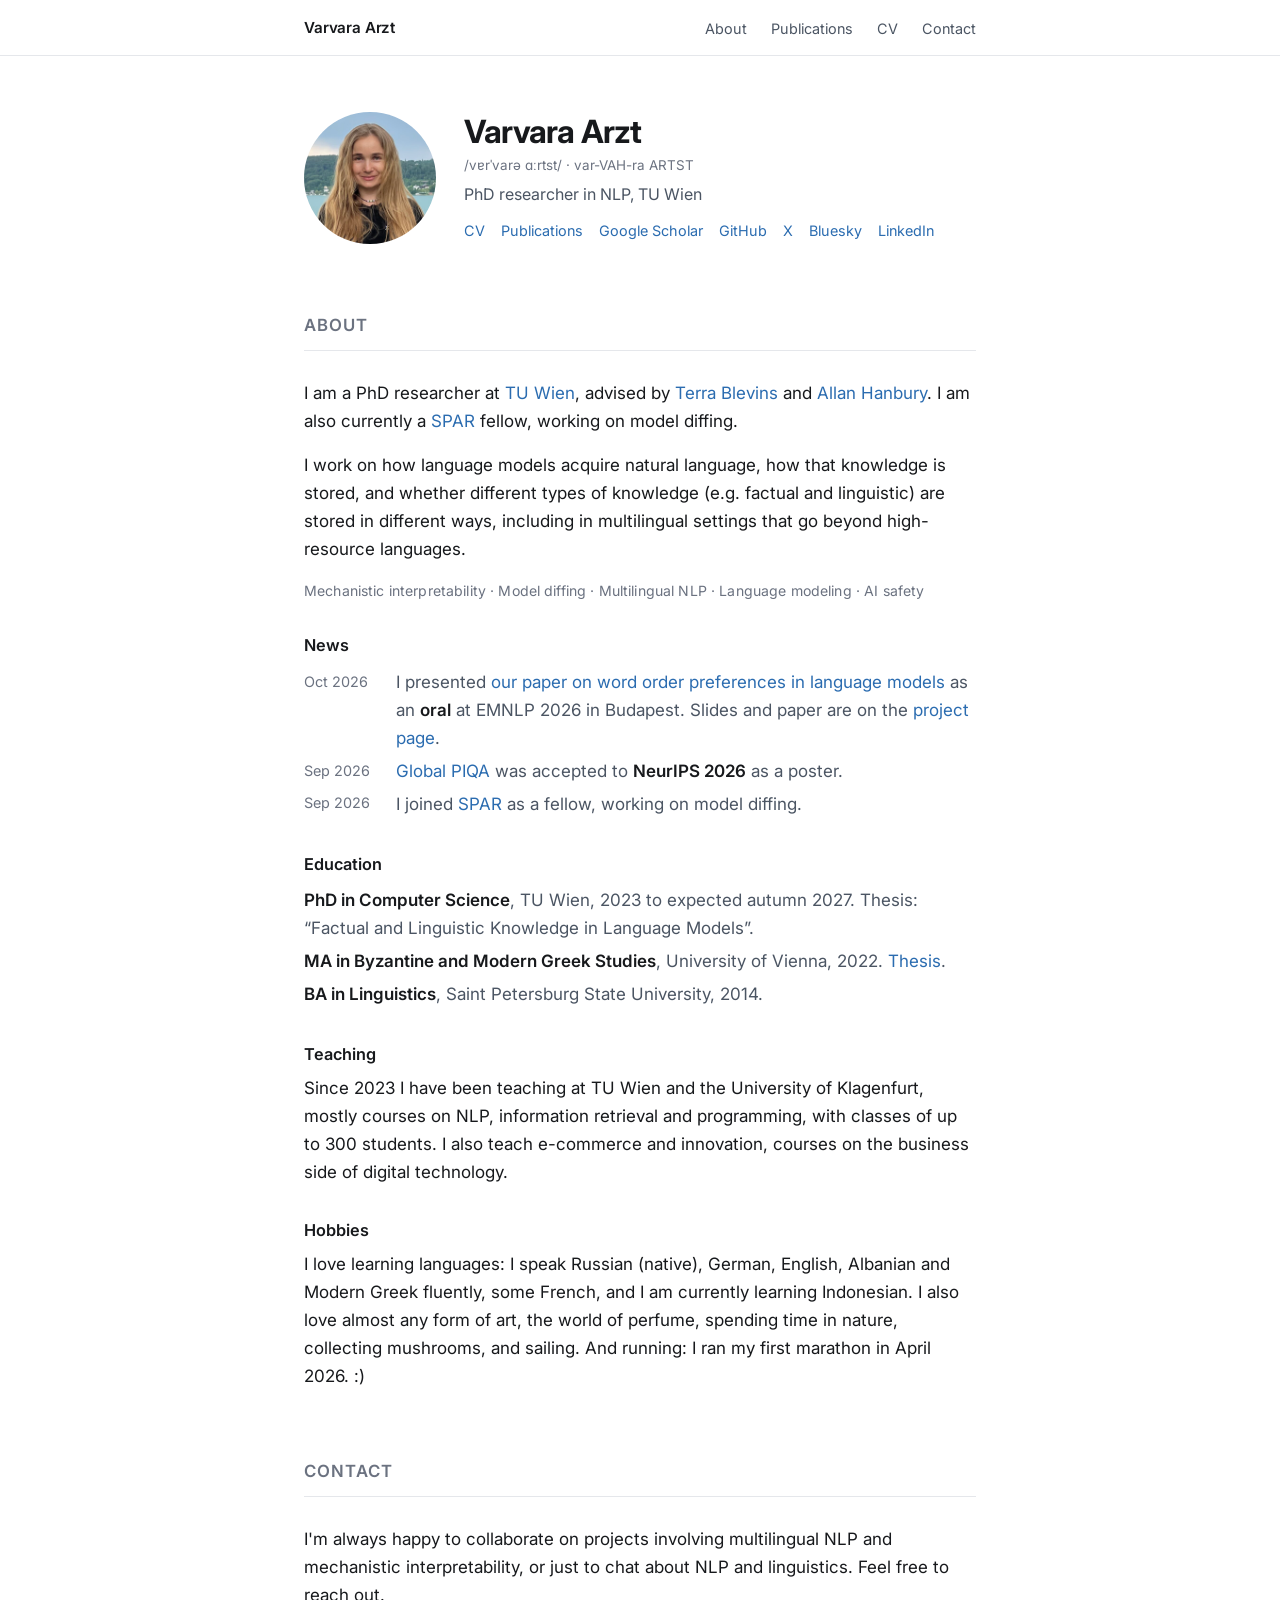
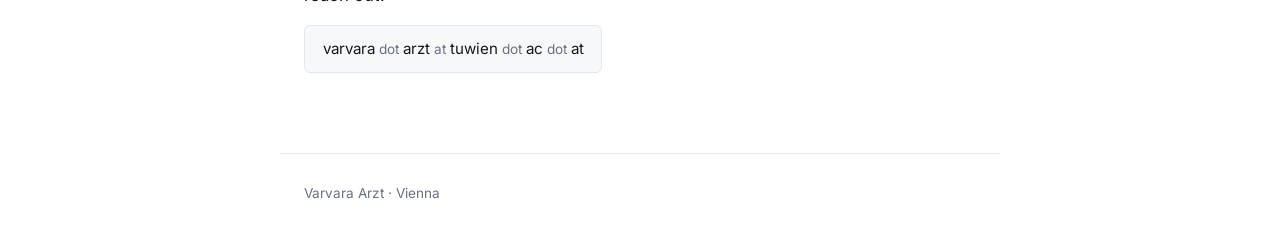
==== commit 46bd3e5a: "Talk has taken place: update News and project page" ====
--- a/index.html
+++ b/index.html
@@ -109,7 +109,7 @@
 
         <h3>News</h3>
         <ul class="plain-list news-list">
-            <li><span class="news-date">Oct 2026</span> <span>I will present <a href="word-order.html">our paper on word order preferences in language models</a> as an <strong>oral</strong> at EMNLP 2026: 25 October, 11:00&ndash;12:30, Session 2, room G15&ndash;16. Come say hi!</span></li>
+            <li><span class="news-date">Oct 2026</span> <span>I presented <a href="word-order.html">our paper on word order preferences in language models</a> as an <strong>oral</strong> at EMNLP 2026 in Budapest. Slides and paper are on the <a href="word-order.html">project page</a>.</span></li>
             <li><span class="news-date">Sep 2026</span> <span><a href="https://arxiv.org/abs/2510.24081" target="_blank">Global PIQA</a> was accepted to <strong>NeurIPS 2026</strong> as a poster.</span></li>
             <li><span class="news-date">Sep 2026</span> <span>I joined <a href="https://sparai.org" target="_blank">SPAR</a> as a fellow, working on model diffing.</span></li>
         </ul>
